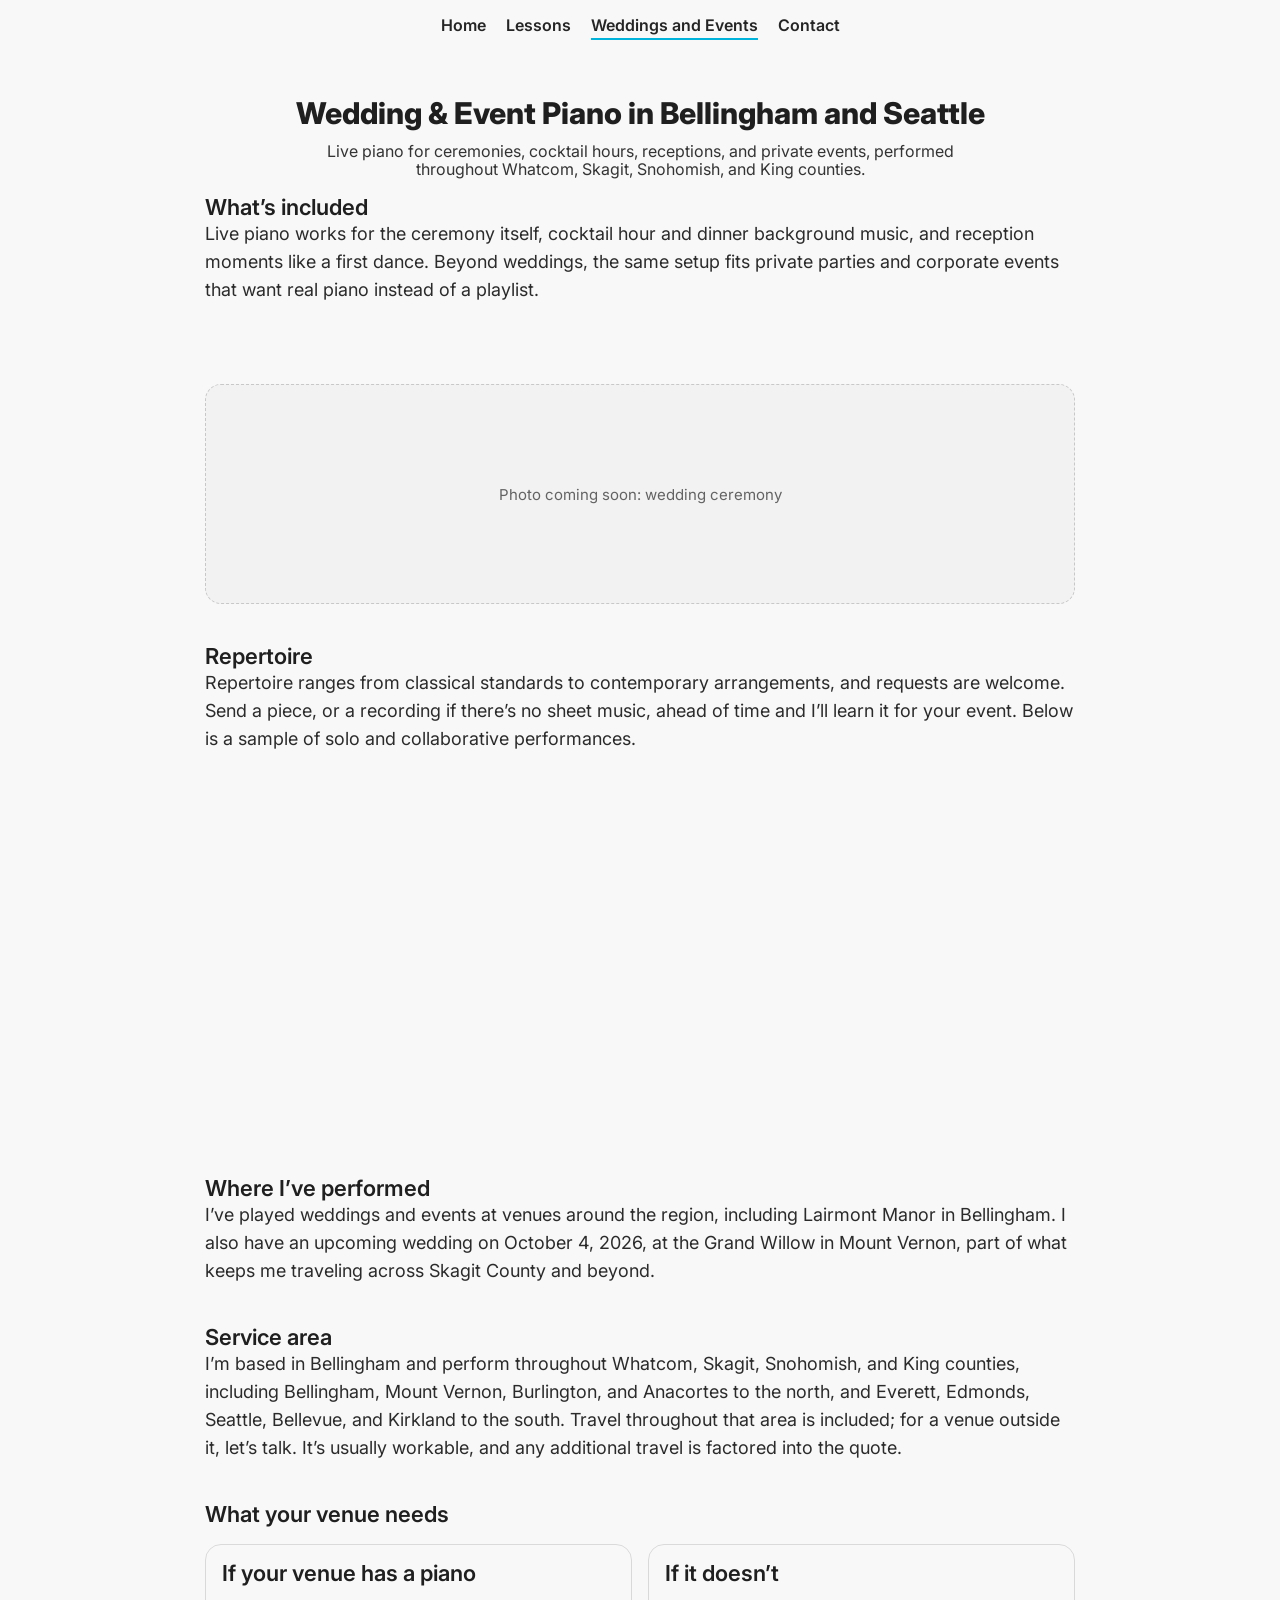
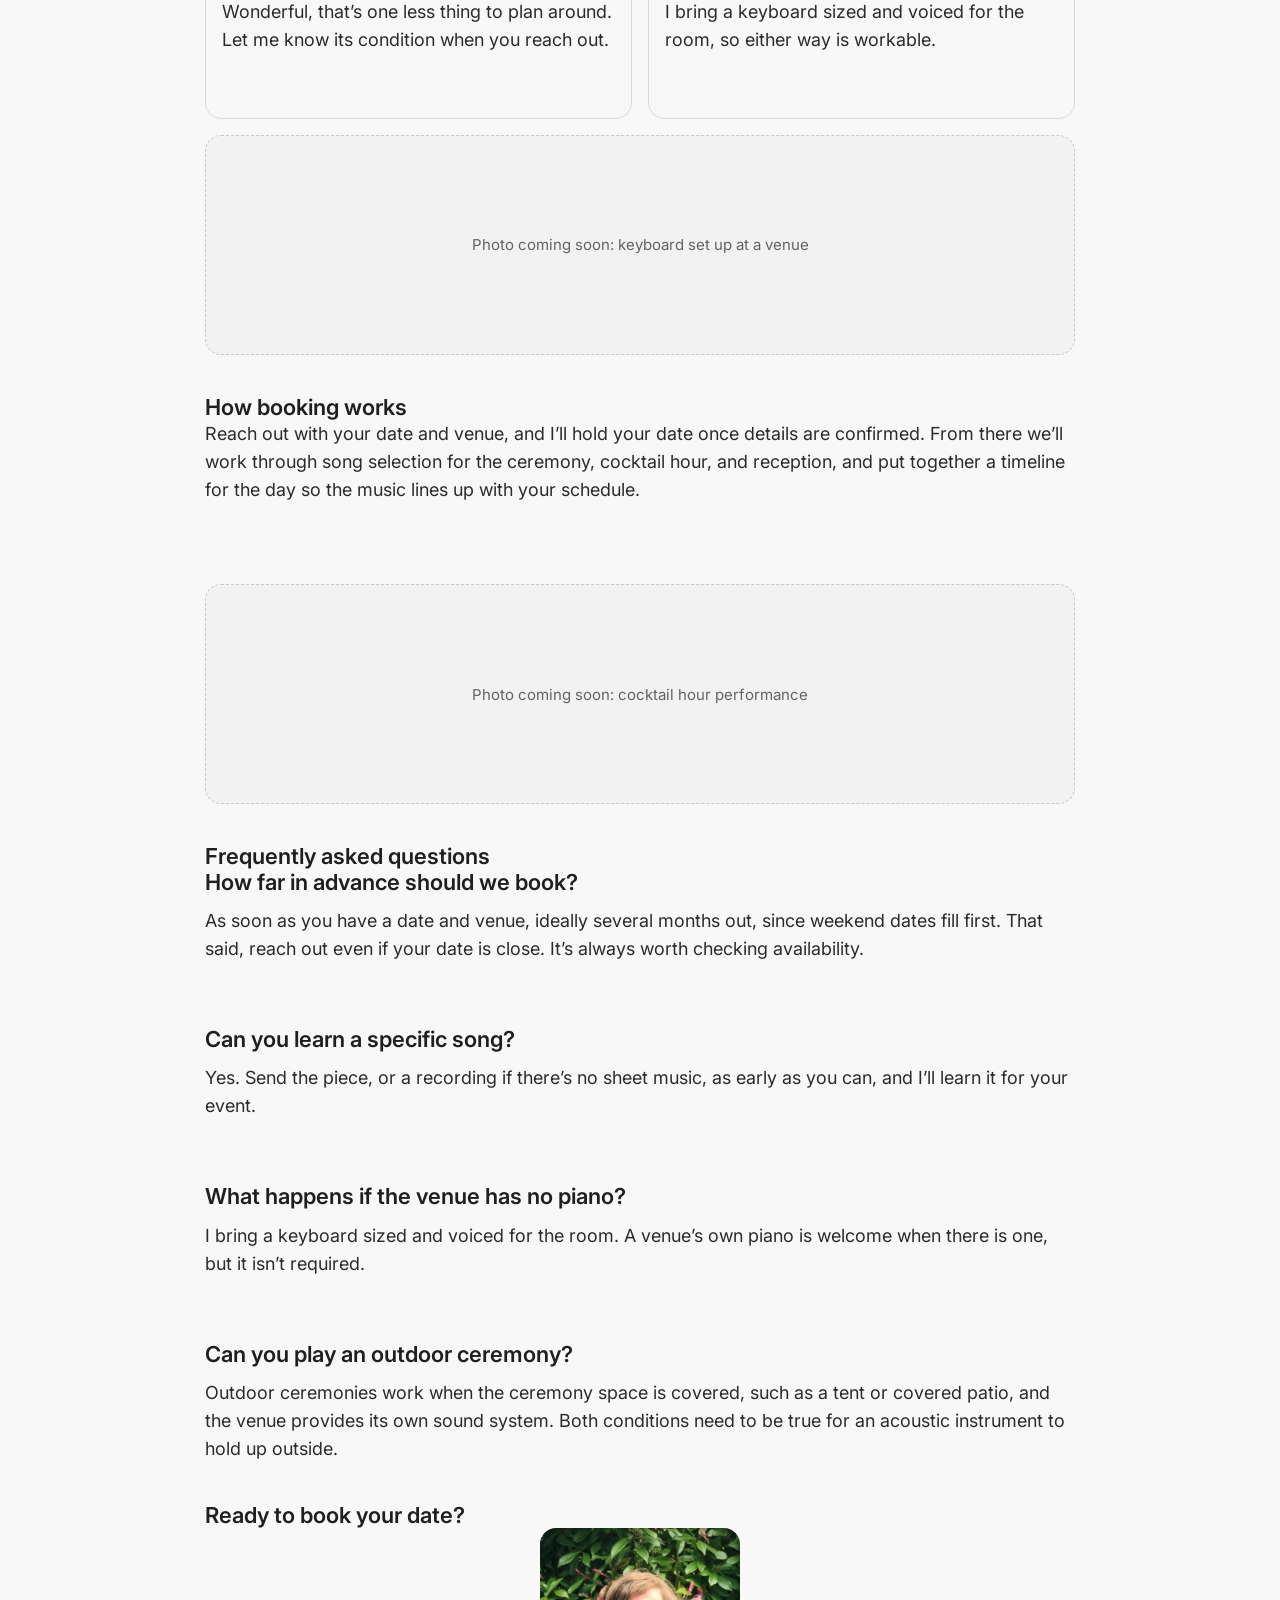
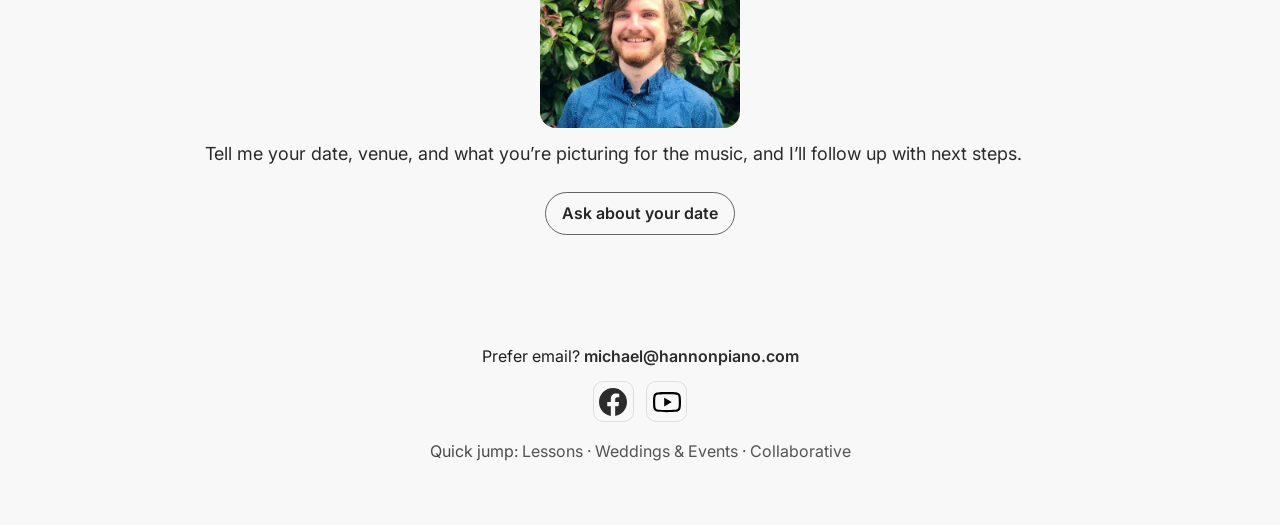
==== wedding-event-piano/index.html @ 91e4e4a8 "Add dedicated wedding and event piano page Own title, meta description, canonical, and OG tags; Serv" ====
<!DOCTYPE html>
<html lang="en">
<head>
    <meta charset="UTF-8">
    <meta http-equiv="X-UA-Compatible" content="IE=edge">
    <meta name="viewport" content="width=device-width, initial-scale=1.0">
    <meta name="description" content="Live wedding and event piano across Whatcom, Skagit, Snohomish, and King counties: Bellingham, Mount Vernon, Everett, Seattle, and beyond. Ceremony, cocktail hour, and reception.">
    <link rel="canonical" href="https://hannonpiano.com/wedding-event-piano/">
    <meta property="og:type" content="website">
    <meta property="og:url" content="https://hannonpiano.com/wedding-event-piano/">
    <meta property="og:title" content="Wedding &amp; Event Piano in Bellingham, Seattle &amp; the Puget Sound | Michael Hannon">
    <meta property="og:description" content="Live wedding and event piano across Whatcom, Skagit, Snohomish, and King counties: Bellingham, Mount Vernon, Everett, Seattle, and beyond. Ceremony, cocktail hour, and reception.">
    <meta property="og:image" content="https://hannonpiano.com/michael-social.jpg">
    <meta name="twitter:card" content="summary_large_image">
    <link rel="preconnect" href="https://fonts.gstatic.com">
    <link href="https://fonts.googleapis.com/css2?family=Inter:wght@400;500;600;800&display=swap" rel="stylesheet">
    <link rel="stylesheet" href="/styles.css">
    <title>Wedding &amp; Event Piano in Bellingham, Seattle &amp; the Puget Sound | Michael Hannon Piano</title>
    <link rel="shortcut icon" type="image/png" href="/piano-favicon.png"/>
    <script type="application/ld+json">
    {
      "@context": "https://schema.org",
      "@type": "Service",
      "name": "Wedding & Event Piano",
      "serviceType": "Live piano music for weddings and events",
      "provider": { "@id": "https://hannonpiano.com/#business" },
      "areaServed": [
        {
          "@type": "AdministrativeArea",
          "name": "Whatcom County"
        },
        {
          "@type": "AdministrativeArea",
          "name": "Skagit County"
        },
        {
          "@type": "AdministrativeArea",
          "name": "Snohomish County"
        },
        {
          "@type": "AdministrativeArea",
          "name": "King County"
        },
        { "@type": "City", "name": "Bellingham" },
        { "@type": "City", "name": "Mount Vernon" },
        { "@type": "City", "name": "Burlington" },
        { "@type": "City", "name": "Anacortes" },
        { "@type": "City", "name": "Everett" },
        { "@type": "City", "name": "Edmonds" },
        { "@type": "City", "name": "Seattle" },
        { "@type": "City", "name": "Bellevue" },
        { "@type": "City", "name": "Kirkland" }
      ],
      "description": "Live piano for wedding ceremonies, cocktail hours, receptions, and private and corporate events across Whatcom, Skagit, Snohomish, and King counties.",
      "url": "https://hannonpiano.com/wedding-event-piano/"
    }
    </script>
    <script type="application/ld+json">
    {
      "@context": "https://schema.org",
      "@type": "BreadcrumbList",
      "itemListElement": [
        {
          "@type": "ListItem",
          "position": 1,
          "name": "Home",
          "item": "https://hannonpiano.com/"
        },
        {
          "@type": "ListItem",
          "position": 2,
          "name": "Wedding & Event Piano",
          "item": "https://hannonpiano.com/wedding-event-piano/"
        }
      ]
    }
    </script>
    <script type="application/ld+json">
    {
      "@context": "https://schema.org",
      "@type": "FAQPage",
      "mainEntity": [
        {
          "@type": "Question",
          "name": "How far in advance should we book?",
          "acceptedAnswer": {
            "@type": "Answer",
            "text": "As soon as you have a date and venue, ideally several months out, since weekend dates fill first. That said, reach out even if your date is close. It’s always worth checking availability."
          }
        },
        {
          "@type": "Question",
          "name": "Can you learn a specific song?",
          "acceptedAnswer": {
            "@type": "Answer",
            "text": "Yes. Send the piece, or a recording if there’s no sheet music, as early as you can, and I’ll learn it for your event."
          }
        },
        {
          "@type": "Question",
          "name": "What happens if the venue has no piano?",
          "acceptedAnswer": {
            "@type": "Answer",
            "text": "I bring a keyboard sized and voiced for the room. A venue’s own piano is welcome when there is one, but it isn’t required."
          }
        },
        {
          "@type": "Question",
          "name": "Can you play an outdoor ceremony?",
          "acceptedAnswer": {
            "@type": "Answer",
            "text": "Outdoor ceremonies work when the ceremony space is covered, such as a tent or covered patio, and the venue provides its own sound system. Both conditions need to be true for an acoustic instrument to hold up outside."
          }
        }
      ]
    }
    </script>
</head>
<body>
    <nav class="site-nav" aria-label="Primary">
        <a href="/">Home</a>
        <a href="/piano-lessons/">Lessons</a>
        <a href="/wedding-event-piano/" aria-current="page">Weddings and Events</a>
        <a href="/contact.html">Contact</a>
    </nav>
    <header class="page-head">
        <h1>Wedding &amp; Event Piano in Bellingham and Seattle</h1>
        <p class="subhead">
            Live piano for ceremonies, cocktail hours, receptions, and private events,
            performed throughout Whatcom, Skagit, Snohomish, and King counties.
        </p>
    </header>

    <main class="service-page">
        <section>
            <h2>What’s included</h2>
            <article>
                <p>
                    Live piano works for the ceremony itself, cocktail hour and dinner
                    background music, and reception moments like a first dance. Beyond
                    weddings, the same setup fits private parties and corporate events
                    that want real piano instead of a playlist.
                </p>
            </article>
            <!-- PHOTO PENDING -->
            <div class="photo-slot"><span>Photo coming soon: wedding ceremony</span></div>
        </section>

        <section>
            <h2>Repertoire</h2>
            <article>
                <p>
                    Repertoire ranges from classical standards to contemporary
                    arrangements, and requests are welcome. Send a piece, or a recording
                    if there’s no sheet music, ahead of time and I’ll learn it for your
                    event. Below is a sample of solo and collaborative performances.
                </p>
            </article>
            <iframe width="100%" height="315" src="https://www.youtube.com/embed/IJMyIaJOXDc" title="Debussy Estampes: Michael Hannon, piano" loading="lazy" frameborder="0" allow="accelerometer; autoplay; clipboard-write; encrypted-media; gyroscope; picture-in-picture" allowfullscreen></iframe>
        </section>

        <section>
            <h2>Where I’ve performed</h2>
            <article>
                <p>
                    I’ve played weddings and events at venues around the region,
                    including Lairmont Manor in Bellingham. I also have an upcoming
                    wedding on October 4, 2026, at the Grand Willow in Mount Vernon, part
                    of what keeps me traveling across Skagit County and beyond.
                </p>
            </article>
        </section>

        <section>
            <h2>Service area</h2>
            <article>
                <p>
                    I’m based in Bellingham and perform throughout Whatcom, Skagit,
                    Snohomish, and King counties, including Bellingham, Mount Vernon,
                    Burlington, and Anacortes to the north, and Everett, Edmonds, Seattle,
                    Bellevue, and Kirkland to the south. Travel throughout that area is
                    included; for a venue outside it, let’s talk. It’s usually workable,
                    and any additional travel is factored into the quote.
                </p>
            </article>
        </section>

        <section>
            <h2>What your venue needs</h2>
            <div class="service-grid">
                <article class="service-card">
                    <h3>If your venue has a piano</h3>
                    <p>
                        Wonderful, that’s one less thing to plan around. Let me know its
                        condition when you reach out.
                    </p>
                </article>
                <article class="service-card">
                    <h3>If it doesn’t</h3>
                    <p>
                        I bring a keyboard sized and voiced for the room, so either way is
                        workable.
                    </p>
                </article>
            </div>
            <!-- PHOTO PENDING -->
            <div class="photo-slot"><span>Photo coming soon: keyboard set up at a venue</span></div>
        </section>

        <section>
            <h2>How booking works</h2>
            <article>
                <p>
                    Reach out with your date and venue, and I’ll hold your date once
                    details are confirmed. From there we’ll work through song selection
                    for the ceremony, cocktail hour, and reception, and put together a
                    timeline for the day so the music lines up with your schedule.
                </p>
            </article>
            <!-- PHOTO PENDING -->
            <div class="photo-slot"><span>Photo coming soon: cocktail hour performance</span></div>
        </section>

        <section>
            <h2>Frequently asked questions</h2>
            <article>
                <h3>How far in advance should we book?</h3>
                <p>
                    As soon as you have a date and venue, ideally several months out,
                    since weekend dates fill first. That said, reach out even if your
                    date is close. It’s always worth checking availability.
                </p>
            </article>
            <article>
                <h3>Can you learn a specific song?</h3>
                <p>
                    Yes. Send the piece, or a recording if there’s no sheet music, as
                    early as you can, and I’ll learn it for your event.
                </p>
            </article>
            <article>
                <h3>What happens if the venue has no piano?</h3>
                <p>
                    I bring a keyboard sized and voiced for the room. A venue’s own piano
                    is welcome when there is one, but it isn’t required.
                </p>
            </article>
            <article>
                <h3>Can you play an outdoor ceremony?</h3>
                <p>
                    Outdoor ceremonies work when the ceremony space is covered, such as a
                    tent or covered patio, and the venue provides its own sound system.
                    Both conditions need to be true for an acoustic instrument to hold up
                    outside.
                </p>
            </article>
        </section>

        <section>
            <h2>Ready to book your date?</h2>
            <article>
                <img class="inline-photo" src="/michael.webp" alt="Michael Hannon, pianist based in Bellingham, WA" width="200" height="200">
                <p>
                    Tell me your date, venue, and what you’re picturing for the music,
                    and I’ll follow up with next steps.
                </p>
                <div class="cta-row">
                    <a class="btn btn-primary" href="/contact.html?about=event">Ask about your date</a>
                </div>
            </article>
        </section>
    </main>

    <footer class="contact contact-slim">
        <p class="contact-small">
            Prefer email? <a href="mailto:michael@hannonpiano.com">michael@hannonpiano.com</a>
        </p>

        <div class="social-row" aria-label="Social links">
            <a class="icon-link" href="https://www.facebook.com/hannonpiano/" aria-label="Facebook">
                <svg xmlns="http://www.w3.org/2000/svg" width="28" height="28" viewBox="0 0 24 24" fill="#2b2b2b"><path d="M24 12.07C24 5.41 18.63 0 12 0S0 5.4 0 12.07C0 18.1 4.39 23.1 10.13 24v-8.44H7.08v-3.49h3.04V9.41c0-3.02 1.8-4.7 4.54-4.7 1.31 0 2.68.24 2.68.24v2.97h-1.5c-1.5 0-1.96.93-1.96 1.89v2.26h3.32l-.53 3.5h-2.8V24C19.62 23.1 24 18.1 24 12.07"/></svg>
            </a>
            <a class="icon-link" href="https://www.youtube.com/channel/UCAdipvwO0Ic1ry3h7_Cu6Fg" aria-label="YouTube">
                <svg version="1.0" xmlns="http://www.w3.org/2000/svg" width="28" height="28" viewBox="0 0 512 512" preserveAspectRatio="xMidYMid meet"><g transform="translate(0.000000,512.000000) scale(0.100000,-0.100000)" fill="#000000" stroke="none"><path d="M2115 4394 c-858 -28 -1241 -56 -1440 -105 -154 -37 -279 -112 -391 -232 -118 -127 -171 -236 -210 -426 -99 -488 -99 -1675 0 -2164 39 -189 94 -301 210 -424 116 -123 257 -203 425 -238 346 -73 1536 -121 2366 -96 812 24 1226 57 1410 112 246 73 441 261 525 505 128 371 150 1724 38 2294 -40 204 -115 349 -245 471 -114 107 -239 172 -392 204 -168 35 -532 66 -986 85 -254 11 -1128 20 -1310 14z m980 -404 c791 -24 1198 -59 1323 -116 101 -45 174 -121 208 -216 27 -74 53 -229 71 -419 22 -235 25 -1056 5 -1304 -24 -288 -53 -459 -93 -537 -50 -99 -152 -175 -270 -202 -280 -65 -1478 -110 -2274 -87 -644 19 -1091 49 -1268 87 -183 38 -292 152 -331 349 -88 440 -88 1570 0 2010 21 107 57 179 118 241 96 95 184 120 508 148 538 46 1358 65 2003 46z"/><path d="M2050 2549 l0 -811 23 14 c12 8 325 189 695 403 370 214 671 393 670 397 -2 4 -295 176 -653 383 -357 207 -669 387 -692 401 l-43 25 0 -812z"/></g></svg>
            </a>
        </div>

        <p class="contact-mini-links">
            Quick jump:
            <a href="/#lessons">Lessons</a> ·
            <a href="/#events">Weddings &amp; Events</a> ·
            <a href="/#collab">Collaborative</a>
        </p>
    </footer>

    <script defer src="https://u.hannoncloud.com/k.js" data-website-id="32e39bed-9066-4633-8d72-4237edf1ae40"></script>
</body>
</html>
---- styles.css ----
/* Entry point: import ordered section styles */
@import url('normalize.css');
@import url('layout.css');
@import url('header.css');
@import url('main.css');
@import url('base.css');
@import url('buttons.css');
@import url('services.css');
@import url('contact.css');
@import url('form.css');
@import url('video.css');
@import url('pages.css');
@import url('tweaks.css');
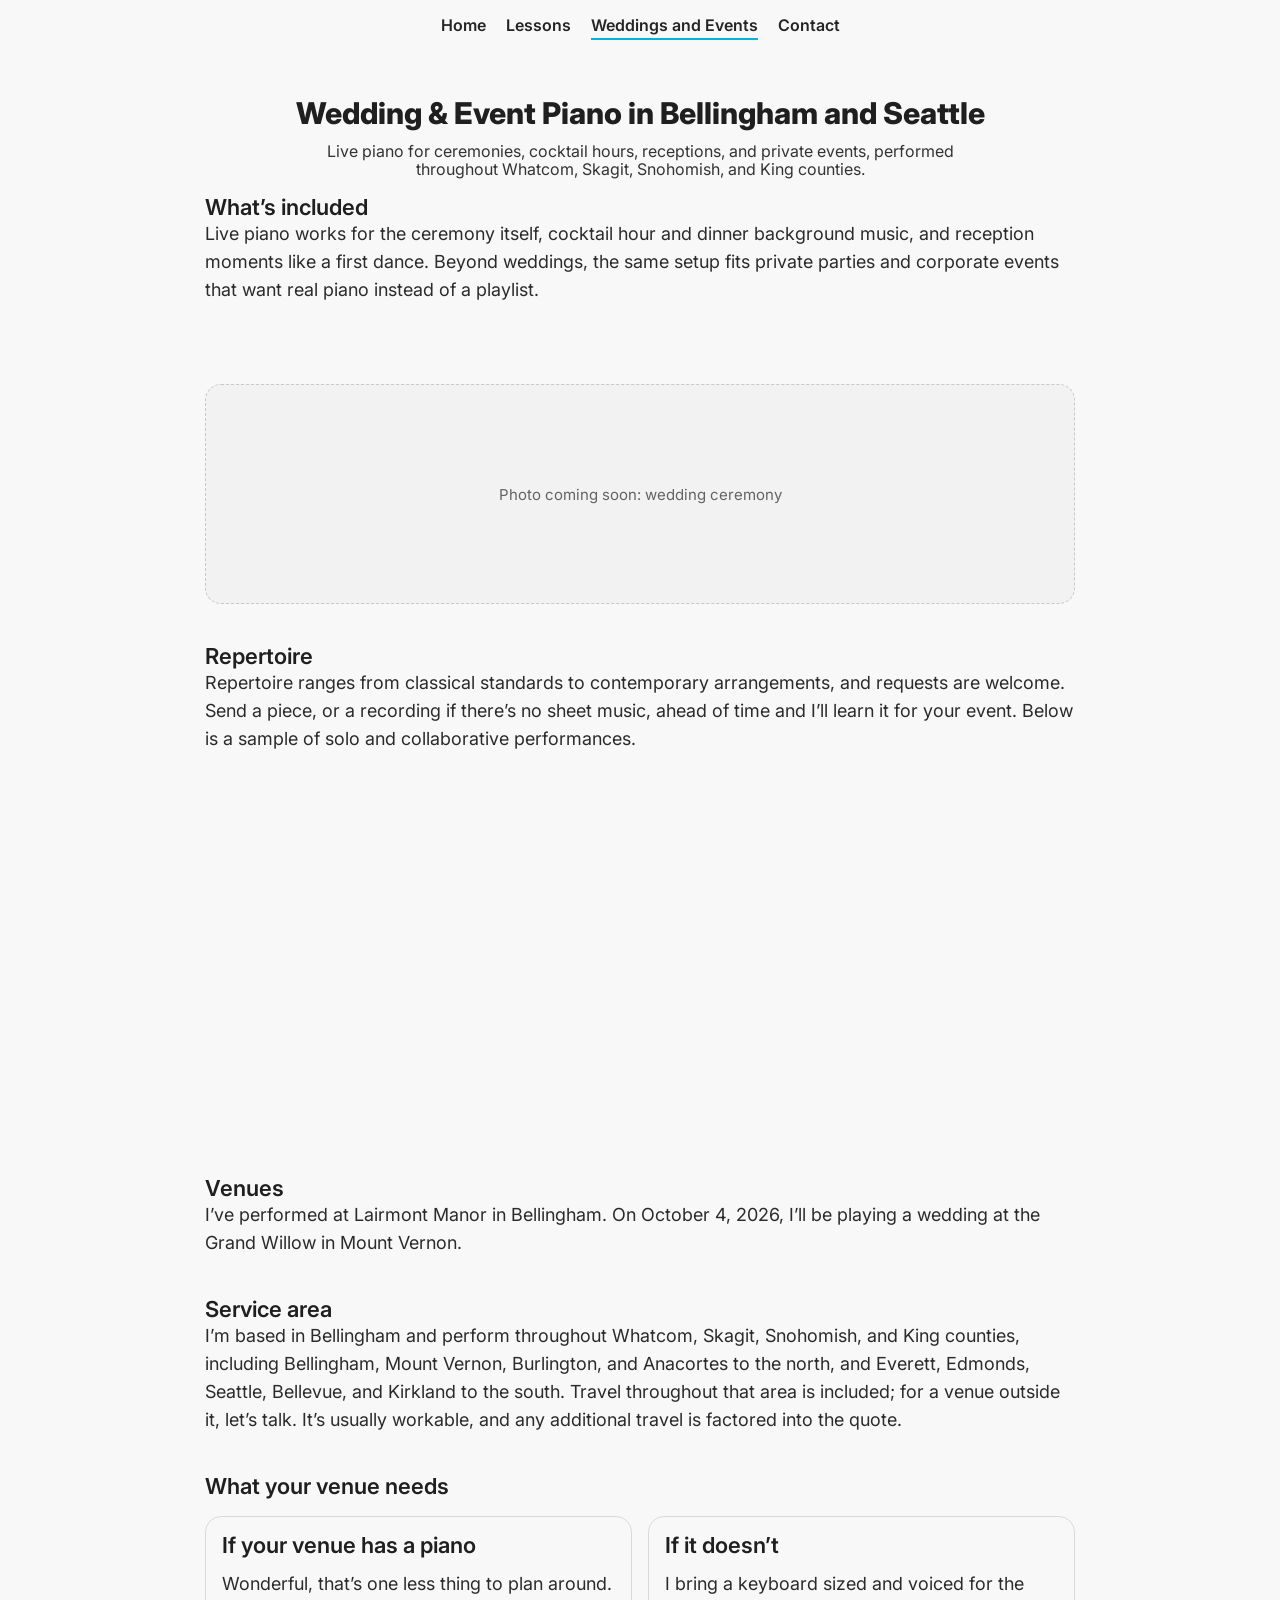
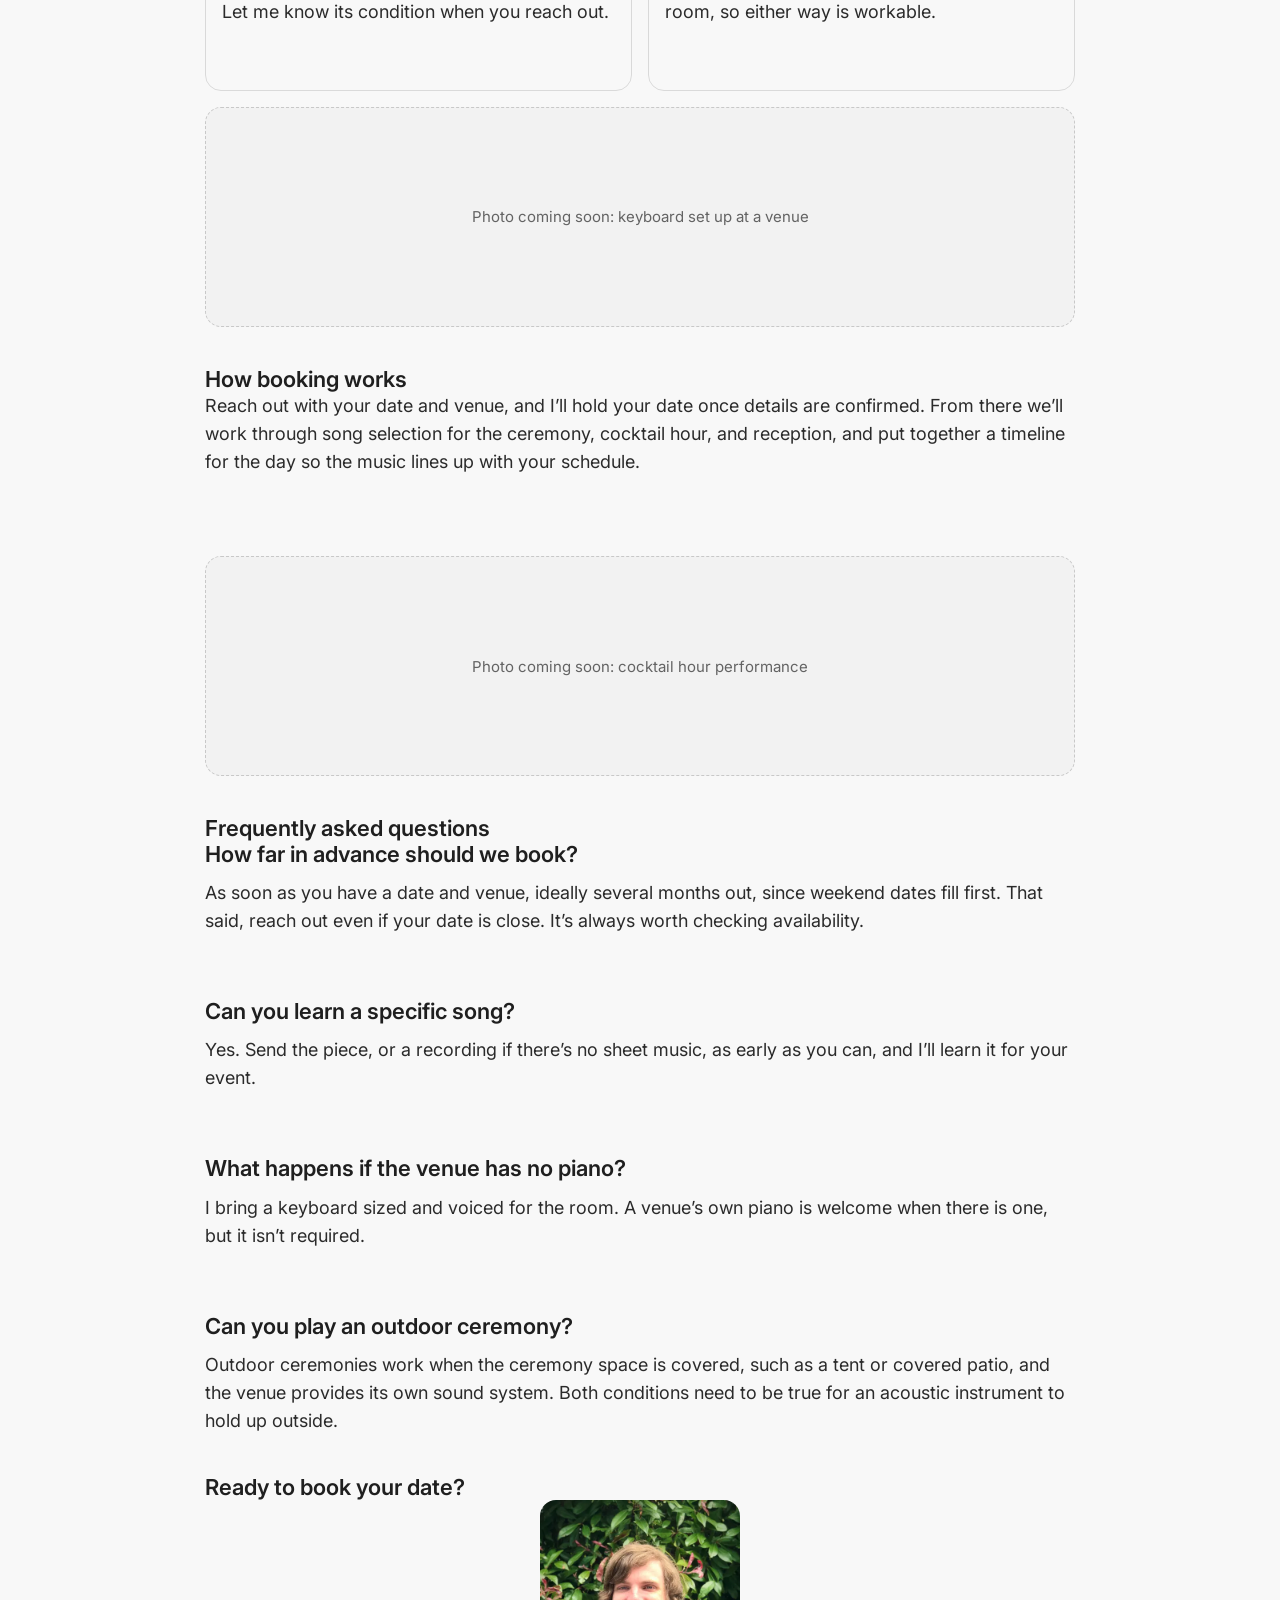
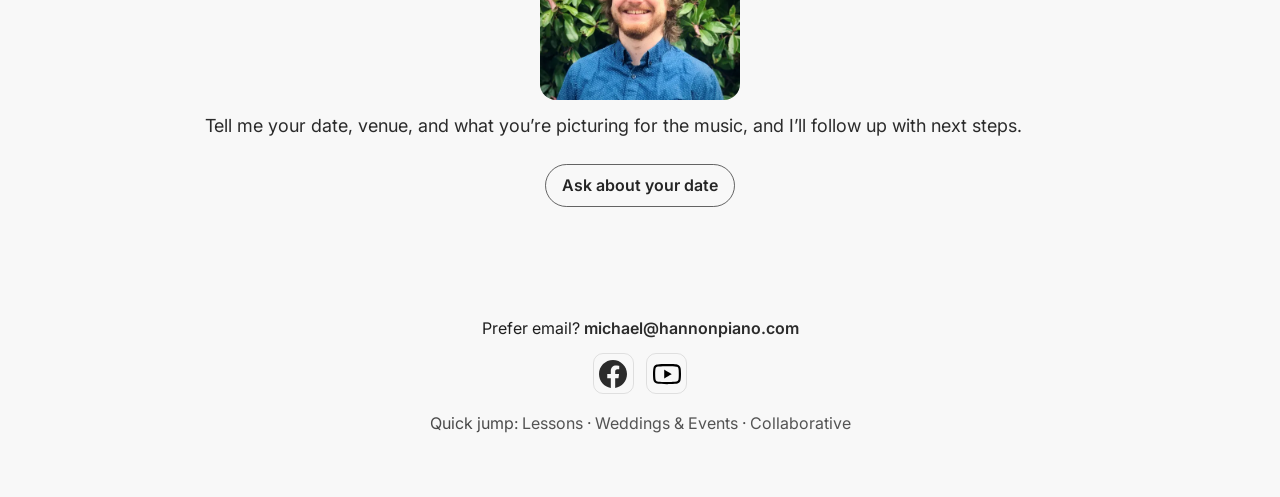
==== commit 885c6b71: "Correct nav state, dead style, and venue phrasing The thank-you page is not the contact page, so no " ====
--- a/wedding-event-piano/index.html
+++ b/wedding-event-piano/index.html
@@ -160,13 +160,11 @@
         </section>
 
         <section>
-            <h2>Where I’ve performed</h2>
-            <article>
-                <p>
-                    I’ve played weddings and events at venues around the region,
-                    including Lairmont Manor in Bellingham. I also have an upcoming
-                    wedding on October 4, 2026, at the Grand Willow in Mount Vernon, part
-                    of what keeps me traveling across Skagit County and beyond.
+            <h2>Venues</h2>
+            <article>
+                <p>
+                    I’ve performed at Lairmont Manor in Bellingham. On October 4, 2026,
+                    I’ll be playing a wedding at the Grand Willow in Mount Vernon.
                 </p>
             </article>
         </section>
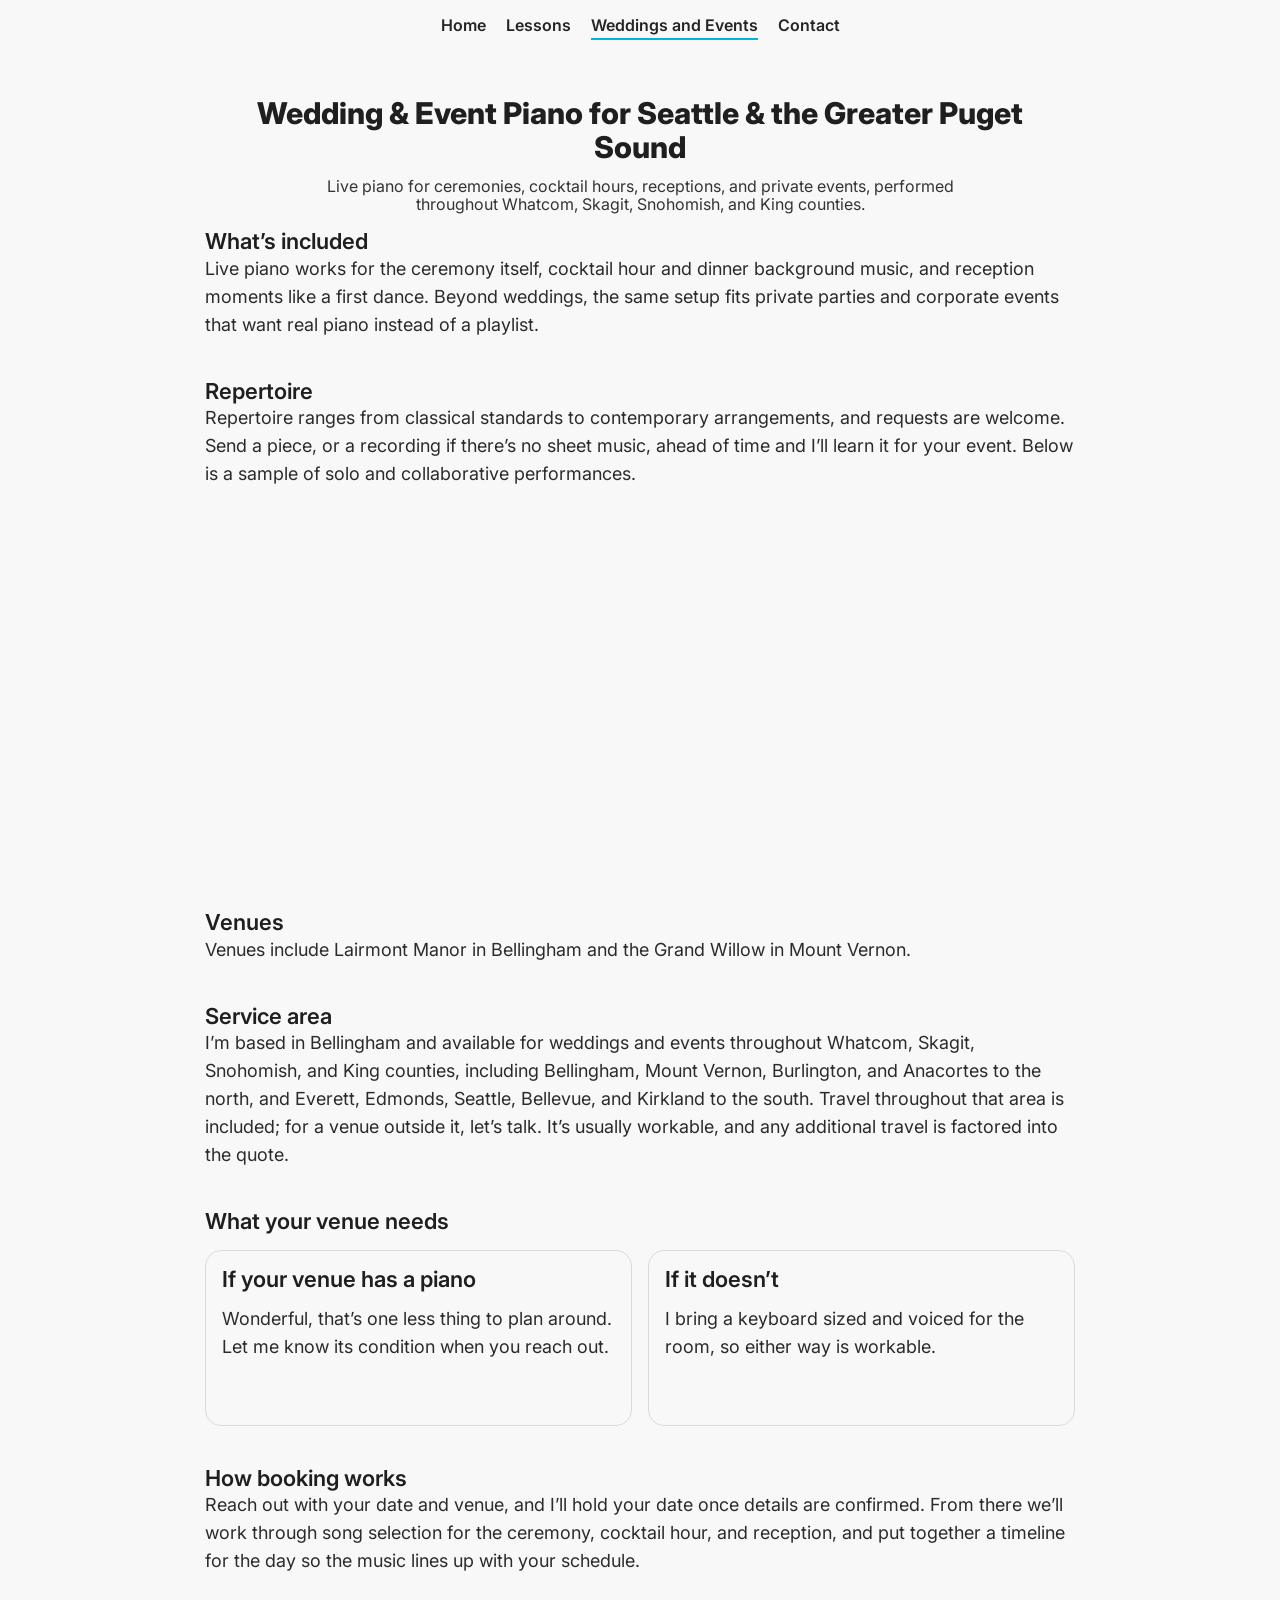
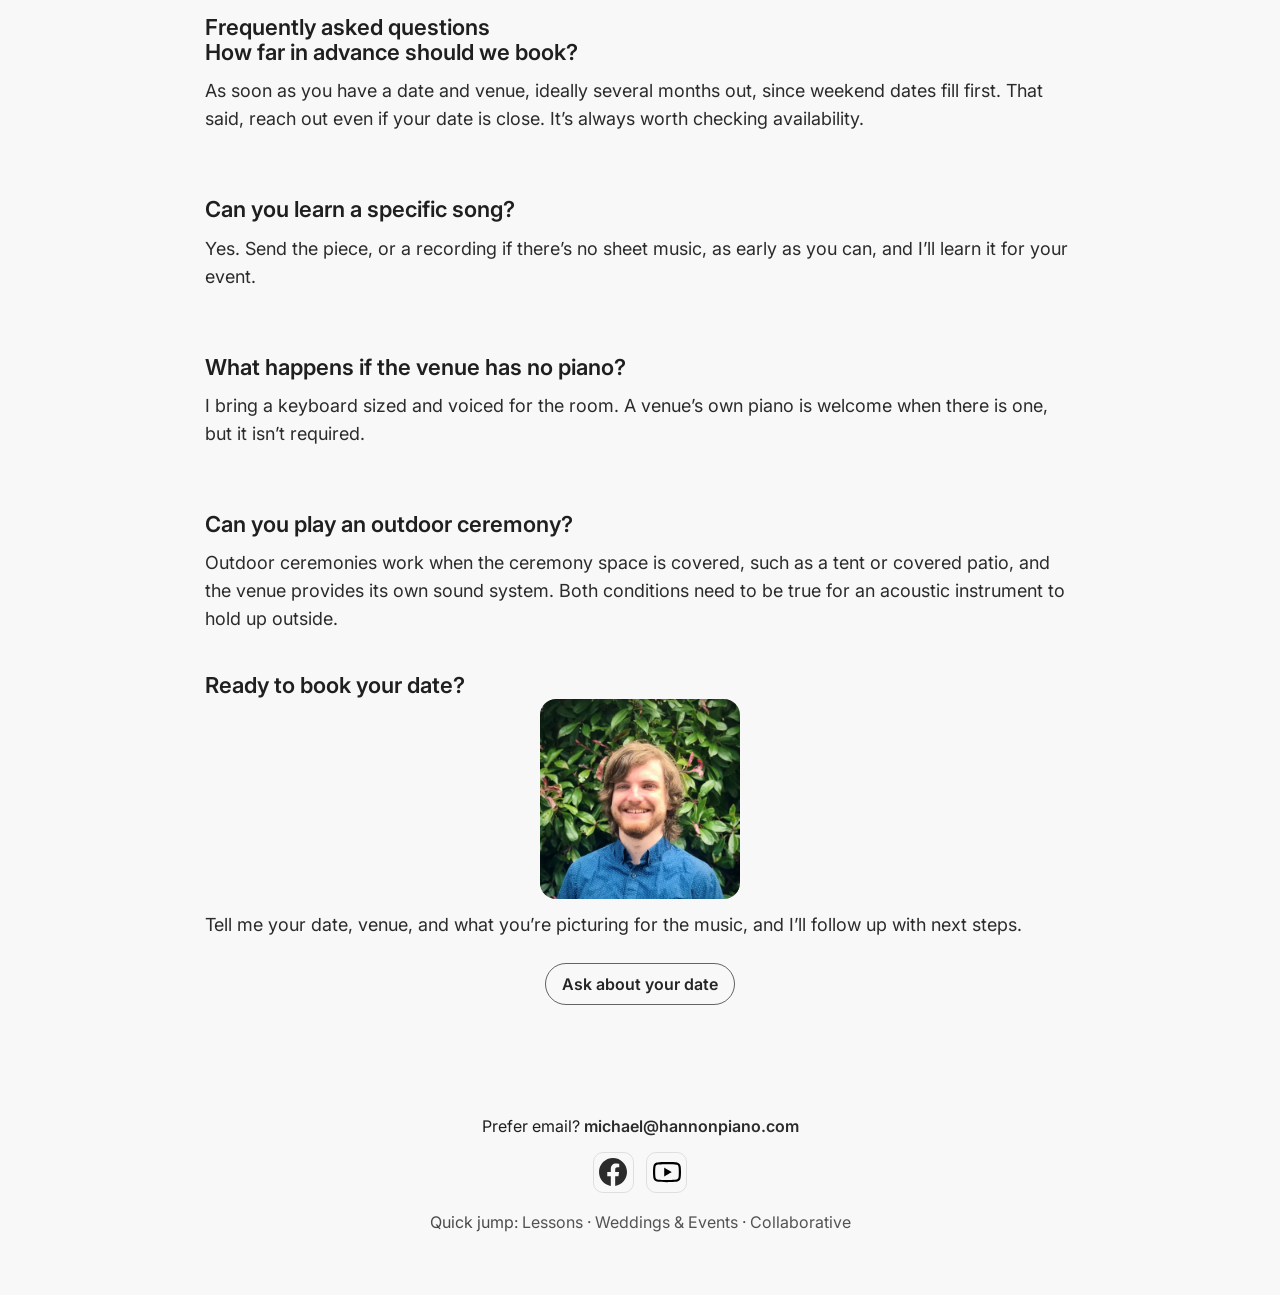
==== commit 79fb7556: "Sharpen wedding page copy for Seattle/Puget Sound, drop photo placeholders Reworks title, meta, og t" ====
--- a/wedding-event-piano/index.html
+++ b/wedding-event-piano/index.html
@@ -4,18 +4,18 @@
     <meta charset="UTF-8">
     <meta http-equiv="X-UA-Compatible" content="IE=edge">
     <meta name="viewport" content="width=device-width, initial-scale=1.0">
-    <meta name="description" content="Live wedding and event piano across Whatcom, Skagit, Snohomish, and King counties: Bellingham, Mount Vernon, Everett, Seattle, and beyond. Ceremony, cocktail hour, and reception.">
+    <meta name="description" content="Live wedding and event piano for Seattle and the greater Puget Sound, from Everett and Bellevue north to Bellingham. Ceremony, cocktail hour, and reception.">
     <link rel="canonical" href="https://hannonpiano.com/wedding-event-piano/">
     <meta property="og:type" content="website">
     <meta property="og:url" content="https://hannonpiano.com/wedding-event-piano/">
-    <meta property="og:title" content="Wedding &amp; Event Piano in Bellingham, Seattle &amp; the Puget Sound | Michael Hannon">
-    <meta property="og:description" content="Live wedding and event piano across Whatcom, Skagit, Snohomish, and King counties: Bellingham, Mount Vernon, Everett, Seattle, and beyond. Ceremony, cocktail hour, and reception.">
+    <meta property="og:title" content="Wedding &amp; Event Pianist for Seattle &amp; the Puget Sound | Michael Hannon">
+    <meta property="og:description" content="Live wedding and event piano for Seattle and the greater Puget Sound, from Everett and Bellevue north to Bellingham. Ceremony, cocktail hour, and reception.">
     <meta property="og:image" content="https://hannonpiano.com/michael-social.jpg">
     <meta name="twitter:card" content="summary_large_image">
     <link rel="preconnect" href="https://fonts.gstatic.com">
     <link href="https://fonts.googleapis.com/css2?family=Inter:wght@400;500;600;800&display=swap" rel="stylesheet">
     <link rel="stylesheet" href="/styles.css">
-    <title>Wedding &amp; Event Piano in Bellingham, Seattle &amp; the Puget Sound | Michael Hannon Piano</title>
+    <title>Wedding &amp; Event Pianist for Seattle &amp; the Puget Sound | Michael Hannon</title>
     <link rel="shortcut icon" type="image/png" href="/piano-favicon.png"/>
     <script type="application/ld+json">
     {
@@ -119,12 +119,12 @@
 <body>
     <nav class="site-nav" aria-label="Primary">
         <a href="/">Home</a>
-        <a href="/piano-lessons/">Lessons</a>
+        <a href="/#lessons">Lessons</a>
         <a href="/wedding-event-piano/" aria-current="page">Weddings and Events</a>
         <a href="/contact.html">Contact</a>
     </nav>
     <header class="page-head">
-        <h1>Wedding &amp; Event Piano in Bellingham and Seattle</h1>
+        <h1>Wedding &amp; Event Piano for Seattle &amp; the Greater Puget Sound</h1>
         <p class="subhead">
             Live piano for ceremonies, cocktail hours, receptions, and private events,
             performed throughout Whatcom, Skagit, Snohomish, and King counties.
@@ -142,8 +142,6 @@
                     that want real piano instead of a playlist.
                 </p>
             </article>
-            <!-- PHOTO PENDING -->
-            <div class="photo-slot"><span>Photo coming soon: wedding ceremony</span></div>
         </section>
 
         <section>
@@ -163,8 +161,8 @@
             <h2>Venues</h2>
             <article>
                 <p>
-                    I’ve performed at Lairmont Manor in Bellingham. On October 4, 2026,
-                    I’ll be playing a wedding at the Grand Willow in Mount Vernon.
+                    Venues include Lairmont Manor in Bellingham and the Grand Willow in
+                    Mount Vernon.
                 </p>
             </article>
         </section>
@@ -173,8 +171,8 @@
             <h2>Service area</h2>
             <article>
                 <p>
-                    I’m based in Bellingham and perform throughout Whatcom, Skagit,
-                    Snohomish, and King counties, including Bellingham, Mount Vernon,
+                    I’m based in Bellingham and available for weddings and events throughout
+                    Whatcom, Skagit, Snohomish, and King counties, including Bellingham, Mount Vernon,
                     Burlington, and Anacortes to the north, and Everett, Edmonds, Seattle,
                     Bellevue, and Kirkland to the south. Travel throughout that area is
                     included; for a venue outside it, let’s talk. It’s usually workable,
@@ -201,8 +199,6 @@
                     </p>
                 </article>
             </div>
-            <!-- PHOTO PENDING -->
-            <div class="photo-slot"><span>Photo coming soon: keyboard set up at a venue</span></div>
         </section>
 
         <section>
@@ -215,8 +211,6 @@
                     timeline for the day so the music lines up with your schedule.
                 </p>
             </article>
-            <!-- PHOTO PENDING -->
-            <div class="photo-slot"><span>Photo coming soon: cocktail hour performance</span></div>
         </section>
 
         <section>
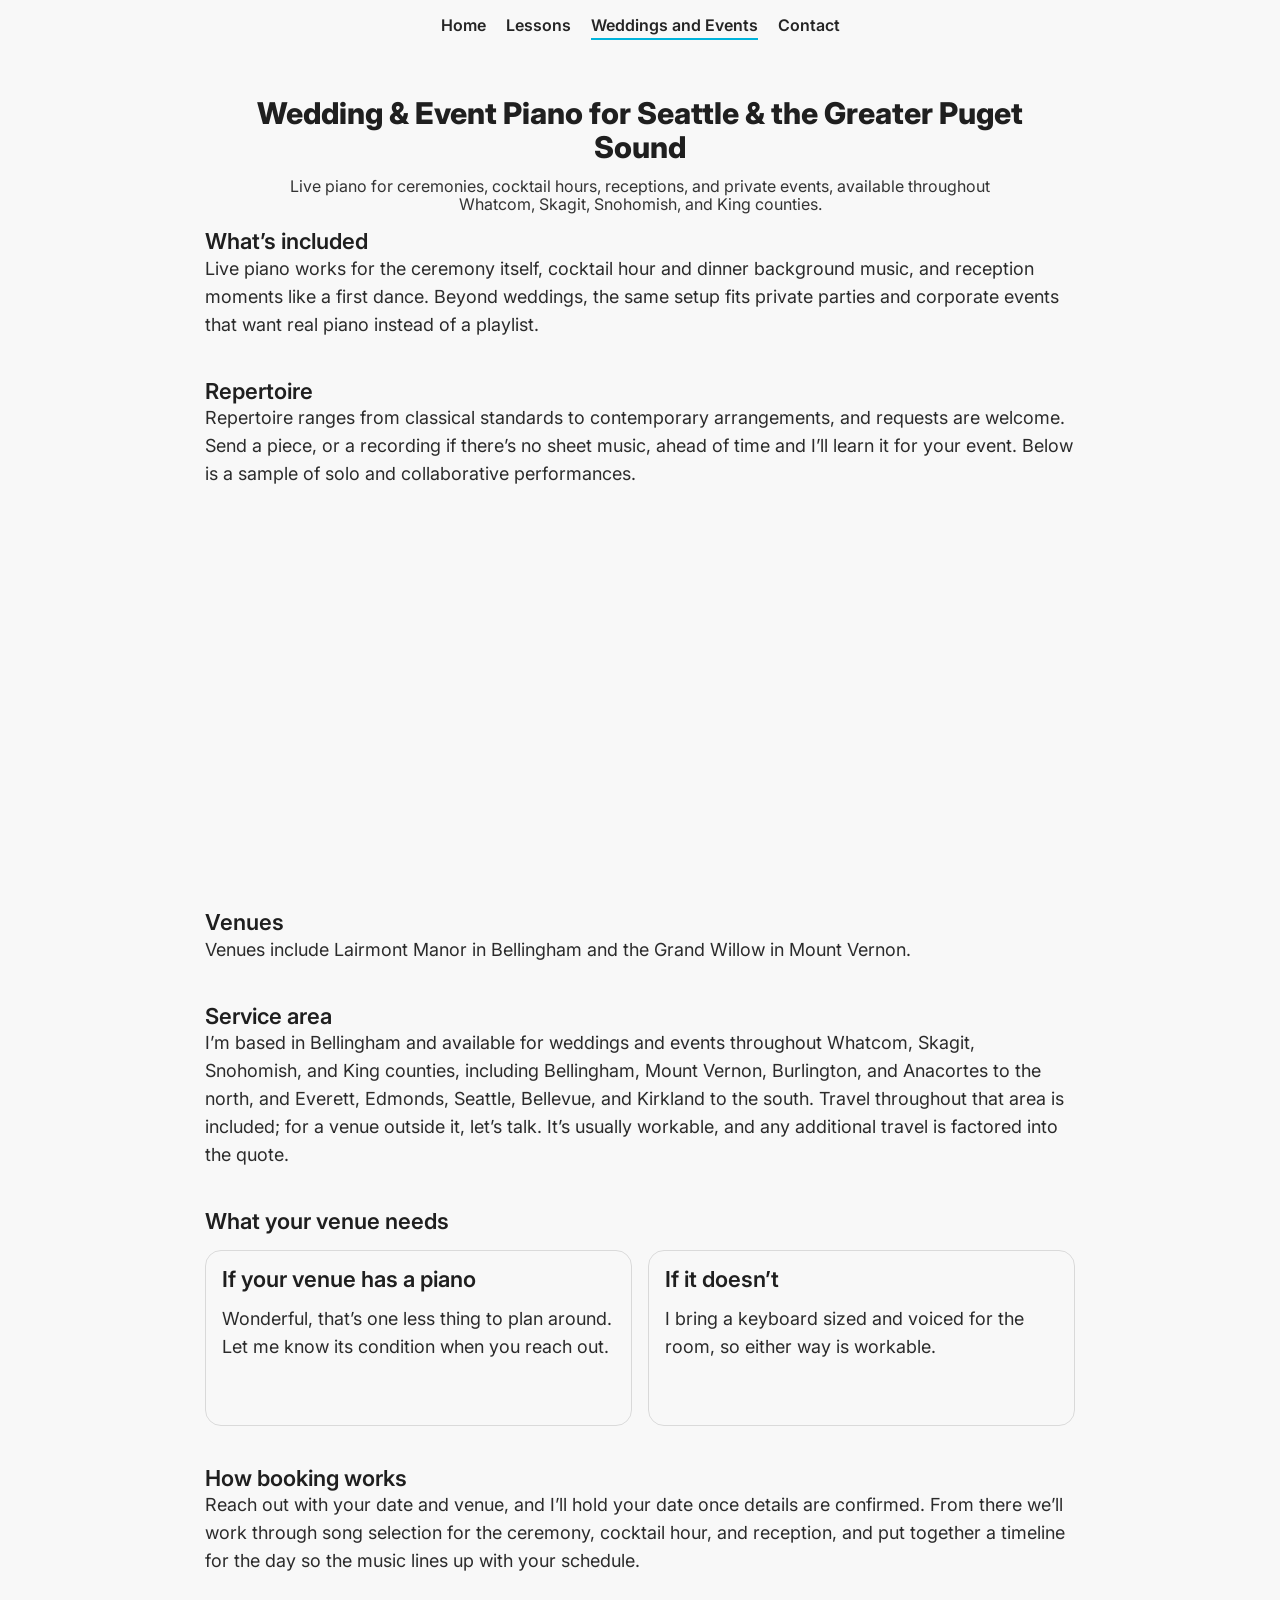
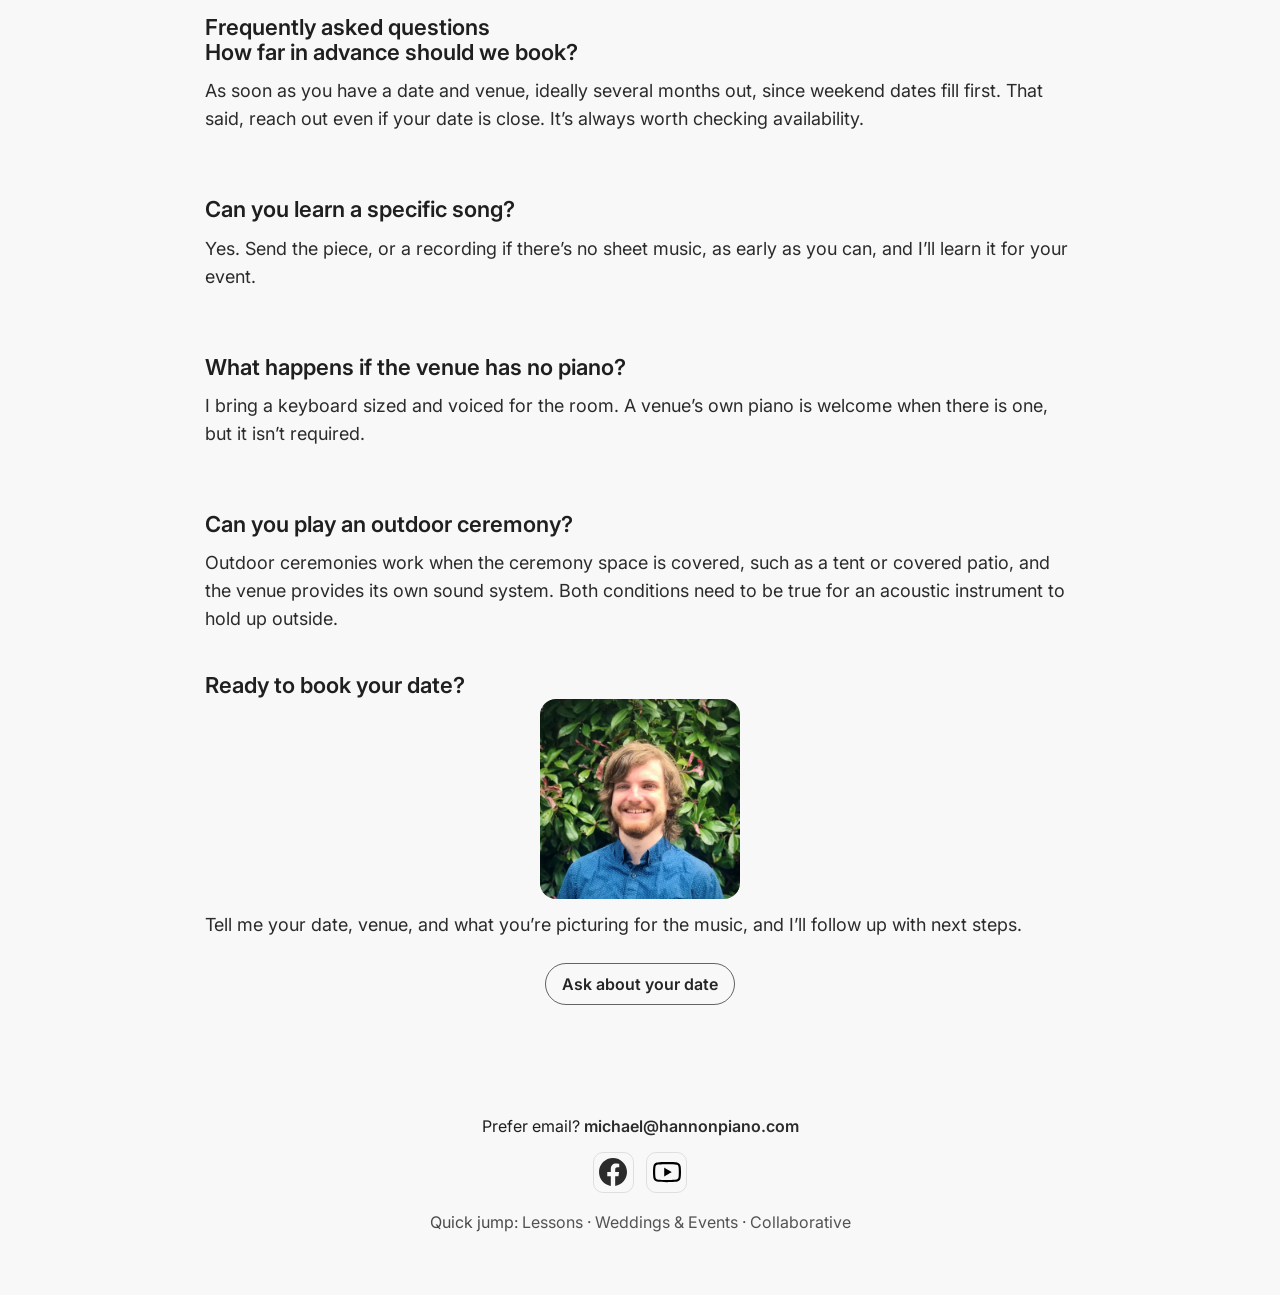
==== commit f75bad68: "Honest subhead framing and comment cleanup Swaps "performed throughout" for "available throughout" i" ====
--- a/wedding-event-piano/index.html
+++ b/wedding-event-piano/index.html
@@ -127,7 +127,7 @@
         <h1>Wedding &amp; Event Piano for Seattle &amp; the Greater Puget Sound</h1>
         <p class="subhead">
             Live piano for ceremonies, cocktail hours, receptions, and private events,
-            performed throughout Whatcom, Skagit, Snohomish, and King counties.
+            available throughout Whatcom, Skagit, Snohomish, and King counties.
         </p>
     </header>
 
